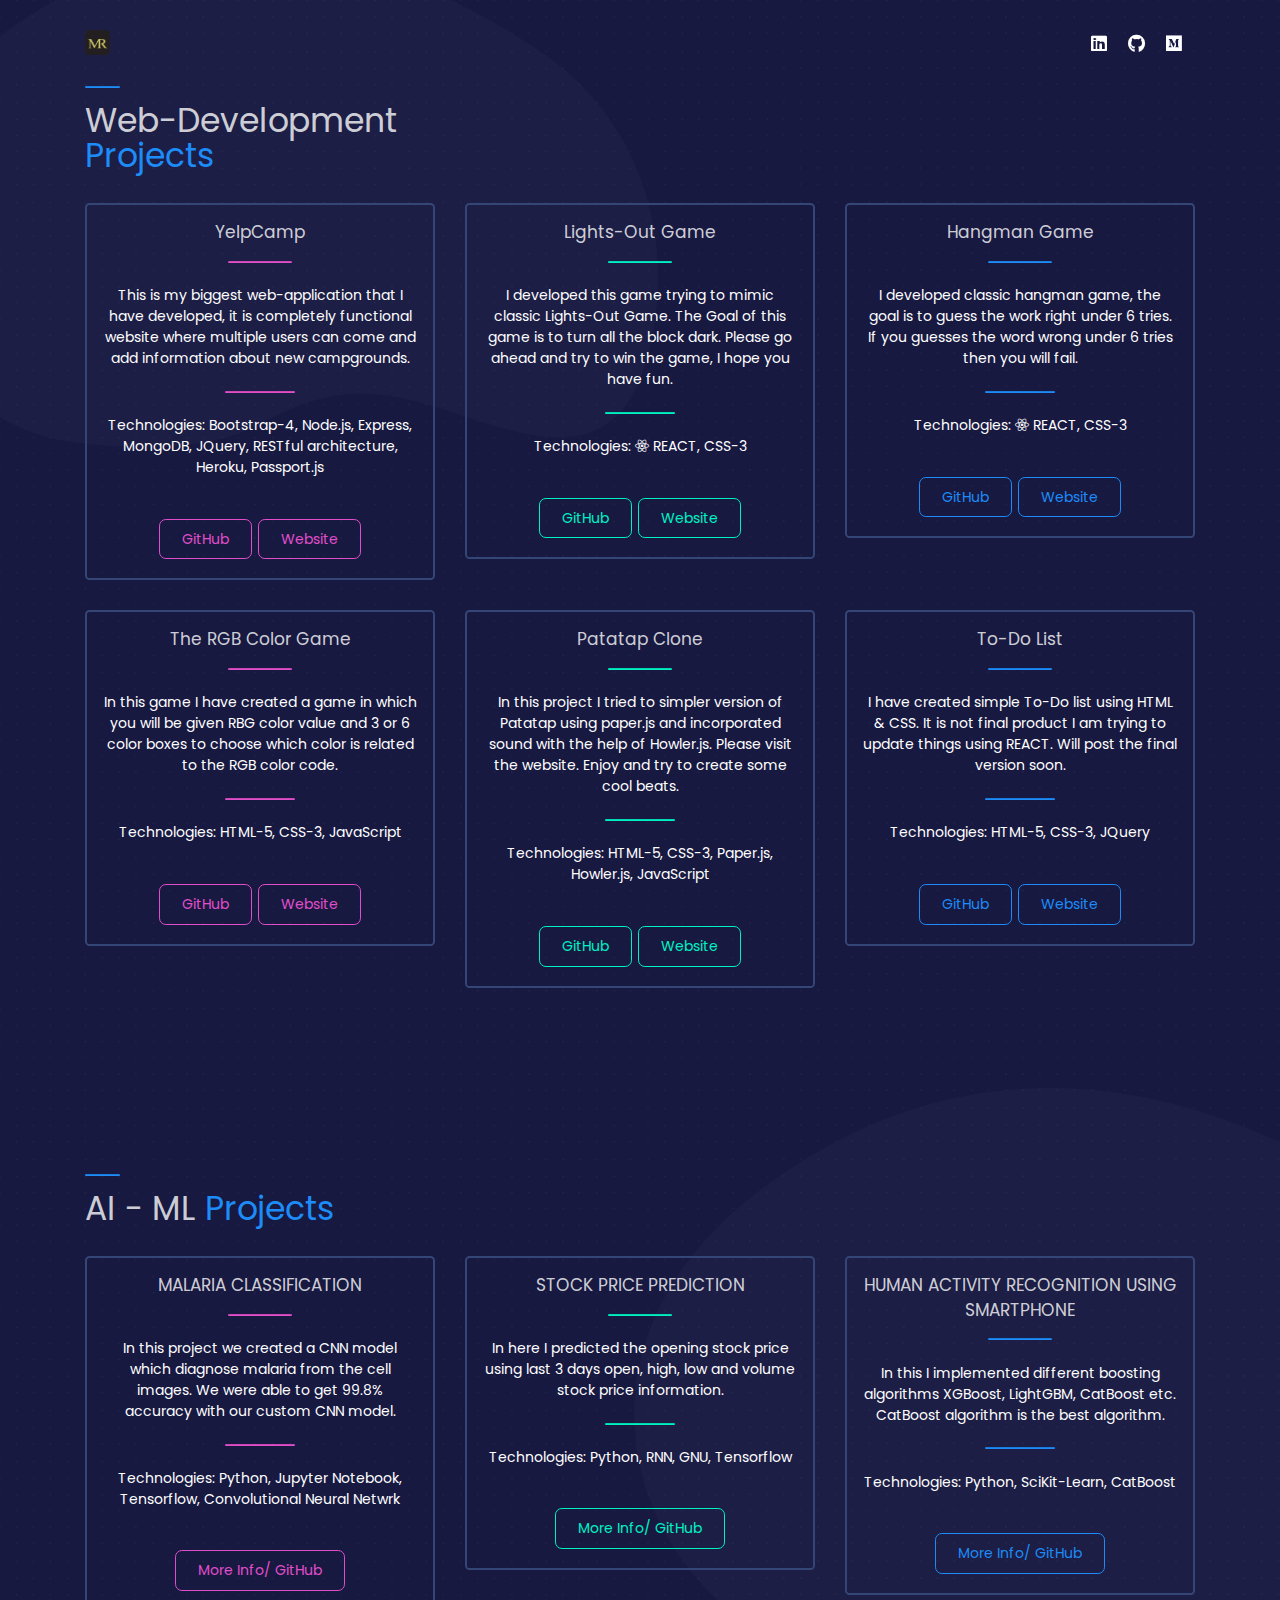
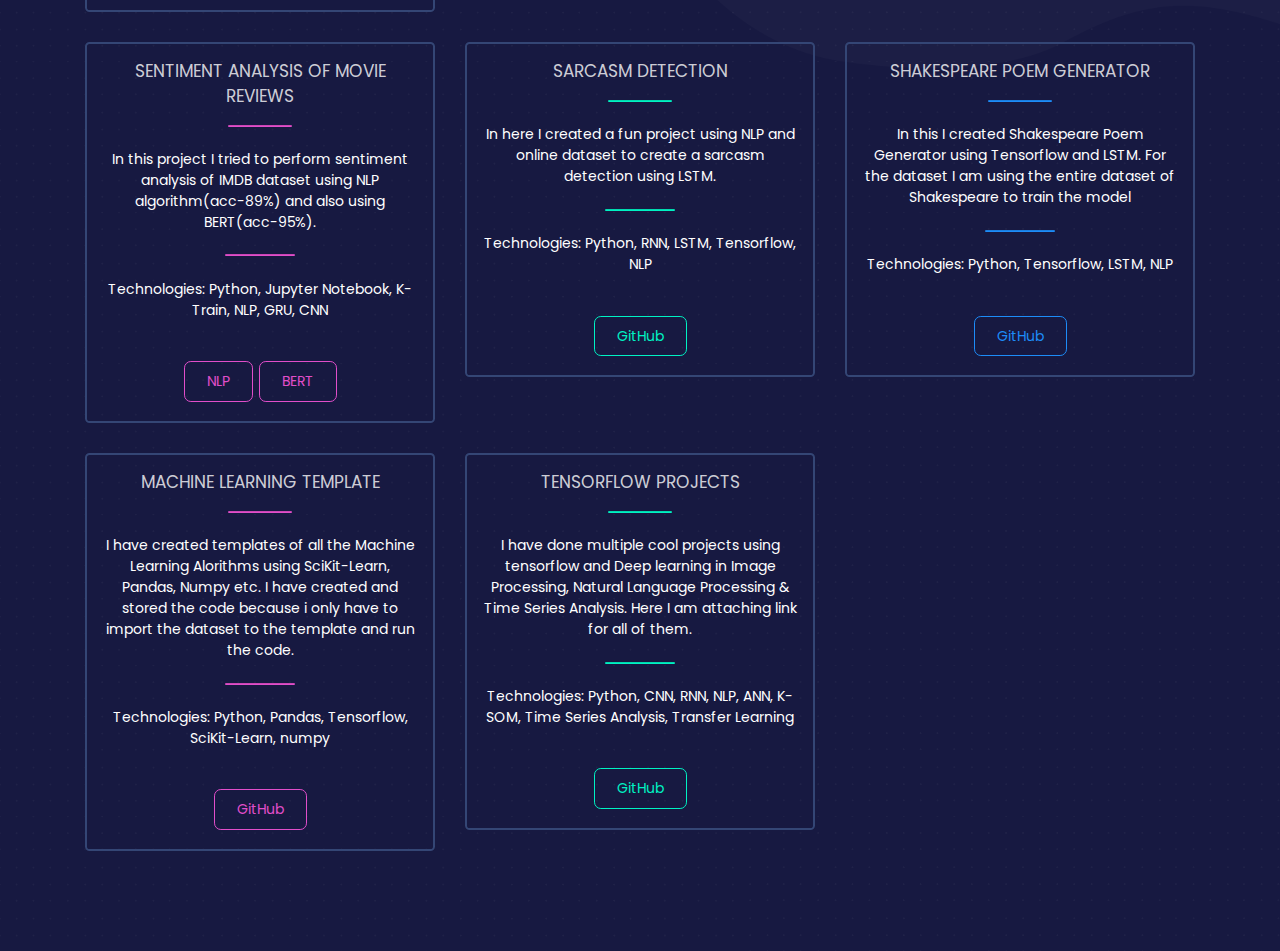
==== pages/landing-page.html @ 4ff9d47f "Add files via upload" ====
<!DOCTYPE html>
<html lang="en">

<head>
  <meta charset="utf-8" />
  <meta name="viewport" content="width=device-width, initial-scale=1, shrink-to-fit=no">
  <link rel="apple-touch-icon" sizes="76x76" href="../assets/img/apple-icon.png">
  <link rel="icon" type="image/png" href="../assets/img/MR_gold.jpg">
  <title>
    Meet Raval
  </title>
  <!--     Fonts and icons     -->
  <link href="https://fonts.googleapis.com/css?family=Poppins:200,300,400,600,700,800" rel="stylesheet" />
  <link href="https://use.fontawesome.com/releases/v5.0.6/css/all.css" rel="stylesheet">
  <!-- Nucleo Icons -->
  <link href="../assets/css/nucleo-icons.css" rel="stylesheet" />
  <!-- CSS Files -->
  <link href="../assets/css/blk-design-system.css?v=1.0.0" rel="stylesheet" />
  <!-- CSS Just for demo purpose, don't include it in your project -->
  <link href="../assets/demo/demo.css" rel="stylesheet" />
</head>

<body class="landing-page">
  <!-- Navbar -->
  <nav class="navbar navbar-expand-lg fixed-top navbar-transparent " color-on-scroll="100">
    <div class="container">
      <div class="navbar-translate">
        <a class="navbar-brand" href="../index.html" data-placement="bottom">
          <span> <img src="../assets/img/MR_gold.jpg" alt="logo" width="25px" height="25px">
          </span>
        </a>
        <button class="navbar-toggler navbar-toggler" type="button" data-toggle="collapse" data-target="#navigation"
          aria-controls="navigation-index" aria-expanded="false" aria-label="Toggle navigation">
          <span class="navbar-toggler-bar bar1"></span>
          <span class="navbar-toggler-bar bar2"></span>
          <span class="navbar-toggler-bar bar3"></span>
        </button>
      </div>
      <div class="collapse navbar-collapse justify-content-end" id="navigation">
        <div class="navbar-collapse-header">
          <div class="row">
            <div class="col-6 collapse-brand">
              <a>
                Meet Raval
              </a>
            </div>
            <div class="col-6 collapse-close text-right">
              <button type="button" class="navbar-toggler" data-toggle="collapse" data-target="#navigation"
                aria-controls="navigation-index" aria-expanded="false" aria-label="Toggle navigation">
                <i class="tim-icons icon-simple-remove"></i>
              </button>
            </div>
          </div>
        </div>
        <ul class="navbar-nav">
          <li class="nav-item p-0">
            <a class="nav-link" rel="tooltip" title="Follow me on Linkedin" data-placement="bottom"
              href="https://www.linkedin.com/in/meet-raval/" target="_blank">
              <i class="fab fa-linkedin"></i>
              <p class="d-lg-none d-xl-none">Linkedin</p>
            </a>
          </li>
          <li class="nav-item p-0">
            <a class="nav-link" rel="tooltip" title="See my projects on GitHub" data-placement="bottom"
              href="https://github.com/OriginalMeet" target="_blank">
              <i class="fab fa-github"></i>
              <p class="d-lg-none d-xl-none">Github</p>
            </a>
          </li>
          <li class="nav-item p-0">
            <a class="nav-link" rel="tooltip" title="Follow me" data-placement="bottom" href="https://medium.com/@MeetR"
              target="_blank">
              <i class="fab fa-medium"></i>
              <p class="d-lg-none d-xl-none">Medium</p>
            </a>
          </li>
          </li>
        </ul>
      </div>
    </div>
  </nav>
  <!-- End Navbar -->

  <div class="wrapper">
    <section class="section">
      <img src="../assets/img/path3.png" class="path">
      <div class="container">
        <div class="row">
          <div class="col-md-4">
            <hr class="line-info">
            <h1>Web-Development
              <span class="text-info">Projects</span>
            </h1>
          </div>
        </div>
        <div class="row">
          <div class="col-md-4">
            <div class="card card-coin card-plain">
              <div class="card-body">
                <div class="row">
                  <div class="col-md-12 text-center">
                    <h4 class="text">YelpCamp</h4>
                    <!-- <span>Plan</span> -->
                    <hr class="line-primary">
                  </div>
                </div>
                <div class="row">
                  <ul class="list-group">
                    <li class="list-group-item">This is my biggest web-application that I have developed, it is
                      completely functional website where multiple users can come and add information about new
                      campgrounds. </li>
                    <hr class="line-primary">
                    <li class="list-group-item">Technologies:
                      Bootstrap-4,
                      Node.js,
                      Express, MongoDB, JQuery, RESTful architecture, Heroku, Passport.js</li>
                  </ul>
                </div>
              </div>
              <div class="card-footer text-center">
                <a class="btn btn-primary btn-simple" target="_blank"
                  href="https://github.com/OriginalMeet/YelpCamp">GitHub</a>
                <a class="btn btn-primary btn-simple" target="_blank"
                  href="https://yelp-camp-meet-raval.herokuapp.com/">Website</a>
              </div>
            </div>
          </div>
          <div class="col-md-4">
            <div class="card card-coin card-plain">
              <div class="card-body">
                <div class="row">
                  <div class="col-md-12 text-center">
                    <h4 class="text">Lights-Out Game</h4>
                    <hr class="line-success">
                  </div>
                </div>
                <div class="row">
                  <ul class="list-group">
                    <li class="list-group-item"> I developed this game trying to mimic classic
                      Lights-Out Game. The Goal of this game is to turn all the block dark. Please go ahead and try to
                      win the game, I hope you have fun. </li>
                    <hr class="line-success">

                    <li class="list-group-item">Technologies: <i class="fab fa-react"></i> REACT, CSS-3</li>
                  </ul>
                </div>
              </div>
              <div class="card-footer text-center">
                <a class="btn btn-success btn-simple" target="_blank"
                  href="https://github.com/OriginalMeet/LightsOutGame">GitHub</a>
                <a class="btn btn-success btn-simple" target="_blank"
                  href="https://originalmeet.github.io/LightsOutGame/">Website</a>
              </div>
            </div>
          </div>
          <div class="col-md-4">
            <div class="card card-coin card-plain">
              <div class="card-body">
                <div class="row">
                  <div class="col-md-12 text-center">
                    <h4 class="text">Hangman Game</h4>
                    <hr class="line-info">
                  </div>
                </div>
                <div class="row">
                  <ul class="list-group">
                    <li class="list-group-item">I developed classic hangman game, the goal is to guess the work right
                      under 6 tries. If you guesses the word wrong under 6 tries then you will fail.</li>
                    <hr class="line-info">

                    <li class="list-group-item">Technologies: <i class="fab fa-react"></i> REACT, CSS-3
                    </li>
                  </ul>
                </div>
              </div>
              <div class="card-footer text-center">
                <a class="btn btn-info btn-simple" target="_blank"
                  href="https://github.com/OriginalMeet/hangman">GitHub</a>
                <a class="btn btn-info btn-simple" target="_blank"
                  href="https://originalmeet.github.io/hangman/">Website</a>
              </div>
            </div>
          </div>
        </div>
        <div class="row">
          <div class="col-md-4">
            <div class="card card-coin card-plain">
              <div class="card-body">
                <div class="row">
                  <div class="col-md-12 text-center">
                    <h4 class="text">The RGB Color Game</h4>
                    <hr class="line-primary">
                  </div>
                </div>
                <div class="row">
                  <ul class="list-group">
                    <li class="list-group-item">In this game I have created a game in which you will be given RBG color
                      value and 3 or 6 color boxes to choose which color is related to the RGB color code.</li>
                    <hr class="line-primary">
                    <li class="list-group-item">Technologies: HTML-5, CSS-3, JavaScript</li>
                  </ul>
                </div>
              </div>
              <div class="card-footer text-center">
                <a class="btn btn-primary btn-simple" target="_blank"
                  href="https://github.com/OriginalMeet/ColorGame">GitHub</a>
                <a class="btn btn-primary btn-simple" target="_blank"
                  href="https://originalmeet.github.io/ColorGame/">Website</a>
              </div>
            </div>
          </div>
          <div class="col-md-4">
            <div class="card card-coin card-plain">
              <div class="card-body">
                <div class="row">
                  <div class="col-md-12 text-center">
                    <h4 class="text">Patatap Clone</h4>
                    <hr class="line-success">
                  </div>
                </div>
                <div class="row">
                  <ul class="list-group">
                    <li class="list-group-item">In this project I tried to simpler version of Patatap using paper.js and
                      incorporated sound with the help of Howler.js. Please visit the website. Enjoy and try to create
                      some cool beats.</li>
                    <hr class="line-success">
                    <li class="list-group-item">Technologies: HTML-5, CSS-3, Paper.js, Howler.js, JavaScript</li>
                  </ul>
                </div>
              </div>
              <div class="card-footer text-center">
                <a class="btn btn-success btn-simple" target="_blank"
                  href="https://github.com/OriginalMeet/PataTapProject">GitHub</a>
                <a class="btn btn-success btn-simple" target="_blank"
                  href="https://originalmeet.github.io/PataTapProject/">Website</a>
              </div>
            </div>
          </div>
          <div class="col-md-4">
            <div class="card card-coin card-plain">
              <div class="card-body">
                <div class="row">
                  <div class="col-md-12 text-center">
                    <h4 class="text">To-Do List</h4>
                    <hr class="line-info">
                  </div>
                </div>
                <div class="row">
                  <ul class="list-group">
                    <li class="list-group-item">I have created simple To-Do list using HTML & CSS. It is not final
                      product I am trying to update things using REACT. Will post the final version soon.</li>
                    <hr class="line-info">
                    <li class="list-group-item">Technologies: HTML-5, CSS-3, JQuery</li>
                  </ul>
                </div>
              </div>
              <div class="card-footer text-center">
                <a class="btn btn-info btn-simple" target="_blank"
                  href="https://github.com/OriginalMeet/TODOlist">GitHub</a>
                <a class="btn btn-info btn-simple" target="_blank"
                  href="https://originalmeet.github.io/TODOlist/">Website</a>
              </div>
            </div>
          </div>
        </div>
      </div>
    </section>


    <section class="section">
      <img src="../assets/img/path3.png" class="path">
      <div class="container">
        <div class="row">
          <div class="col-md-4">
            <hr class="line-info">
            <h1>AI - ML
              <span class="text-info">Projects</span>
            </h1>
          </div>
        </div>
        <div class="row">
          <div class="col-md-4">
            <div class="card card-coin card-plain">
              <div class="card-body">
                <div class="row">
                  <div class="col-md-12 text-center">
                    <h4 class="text-uppercase">Malaria Classification</h4>
                    <hr class="line-primary">
                  </div>
                </div>
                <div class="row">
                  <ul class="list-group">
                    <li class="list-group-item">In this project we created a CNN model which diagnose malaria from the
                      cell images. We were able to get 99.8% accuracy with
                      our custom CNN model.</li>
                    <hr class="line-primary">
                    <li class="list-group-item">Technologies: Python, Jupyter Notebook, Tensorflow, Convolutional Neural
                      Netwrk</li>
                  </ul>
                </div>
              </div>
              <div class="card-footer text-center">
                <a class="btn btn-primary btn-simple" target="_blank"
                  href="https://github.com/OriginalMeet/malaria_cell_classification">More Info/ GitHub</a>
              </div>
            </div>
          </div>
          <div class="col-md-4">
            <div class="card card-coin card-plain">

              <div class="card-body">
                <div class="row">
                  <div class="col-md-12 text-center">
                    <h4 class="text-uppercase">Stock Price Prediction</h4>
                    <hr class="line-success">
                  </div>
                </div>
                <div class="row">
                  <ul class="list-group">
                    <li class="list-group-item">In here I predicted the opening stock price using last 3 days open,
                      high, low and volume stock price information.</li>
                    <hr class="line-success">
                    <li class="list-group-item">Technologies: Python, RNN, GNU, Tensorflow</li>
                  </ul>
                </div>
              </div>
              <div class="card-footer text-center">
                <a class="btn btn-success btn-simple" target="_blank"
                  href="https://github.com/OriginalMeet/Stock-Price-Prediction/blob/master/README.md">More Info/
                  GitHub</a>
              </div>
            </div>
          </div>
          <div class="col-md-4">
            <div class="card card-coin card-plain">
              <div class="card-body">
                <div class="row">
                  <div class="col-md-12 text-center">
                    <h4 class="text-uppercase">Human Activity Recognition Using Smartphone</h4>
                    <hr class="line-info">
                  </div>
                </div>
                <div class="row">
                  <ul class="list-group">
                    <li class="list-group-item">In this I implemented different boosting algorithms XGBoost, LightGBM,
                      CatBoost etc. CatBoost algorithm is the best algorithm.</li>
                    <hr class="line-info">
                    <li class="list-group-item">Technologies: Python, SciKit-Learn, CatBoost</li>
                  </ul>
                </div>
              </div>
              <div class="card-footer text-center">
                <a class="btn btn-info btn-simple" target="_blank"
                  href="https://github.com/OriginalMeet/Human_Activity_Recognition_Using_smartphone">More Info/
                  GitHub</a>
              </div>
            </div>
          </div>
        </div>




        <div class="row">
          <div class="col-md-4">
            <div class="card card-coin card-plain">
              <div class="card-body">
                <div class="row">
                  <div class="col-md-12 text-center">
                    <h4 class="text-uppercase">Sentiment Analysis of Movie Reviews</h4>
                    <hr class="line-primary">
                  </div>
                </div>
                <div class="row">
                  <ul class="list-group">
                    <li class="list-group-item">In this project I tried to perform sentiment analysis of IMDB dataset
                      using NLP algorithm(acc-89%) and also using BERT(acc-95%).</li>
                    <hr class="line-primary">
                    <li class="list-group-item">Technologies: Python, Jupyter Notebook, K-Train, NLP, GRU, CNN</li>
                  </ul>
                </div>
              </div>
              <div class="card-footer text-center">
                <a class="btn btn-primary btn-simple" target="_blank"
                  href="https://github.com/OriginalMeet/Sentiment-Analysis-IMDB">NLP</a>
                <a class="btn btn-primary btn-simple" target="_blank"
                  href="https://github.com/OriginalMeet/Tensorflow_Projects/tree/master/Natural_Language_Processing/Sentiment%20Analysis%20with%20BERT%20algorithm">BERT</a>
              </div>
            </div>
          </div>
          <div class="col-md-4">
            <div class="card card-coin card-plain">

              <div class="card-body">
                <div class="row">
                  <div class="col-md-12 text-center">
                    <h4 class="text-uppercase">Sarcasm Detection</h4>
                    <hr class="line-success">
                  </div>
                </div>
                <div class="row">
                  <ul class="list-group">
                    <li class="list-group-item">In here I created a fun project using NLP and online dataset to create a
                      sarcasm detection using LSTM.</li>
                    <hr class="line-success">
                    <li class="list-group-item">Technologies: Python, RNN, LSTM, Tensorflow, NLP</li>
                  </ul>
                </div>
              </div>
              <div class="card-footer text-center">
                <a class="btn btn-success btn-simple" target="_blank"
                  href="https://github.com/OriginalMeet/Tensorflow_Projects/blob/master/Natural_Language_Processing/Sarcasm%20detector%20with%20LSTM.ipynb">GitHub</a>
              </div>
            </div>
          </div>
          <div class="col-md-4">
            <div class="card card-coin card-plain">
              <div class="card-body">
                <div class="row">
                  <div class="col-md-12 text-center">
                    <h4 class="text-uppercase">Shakespeare Poem Generator</h4>
                    <hr class="line-info">
                  </div>
                </div>
                <div class="row">
                  <ul class="list-group">
                    <li class="list-group-item">In this I created Shakespeare Poem Generator using Tensorflow and LSTM.
                      For the dataset I am using the entire dataset of Shakespeare to train the model</li>
                    <hr class="line-info">
                    <li class="list-group-item">Technologies: Python, Tensorflow, LSTM, NLP</li>
                  </ul>
                </div>
              </div>
              <div class="card-footer text-center">
                <a class="btn btn-info btn-simple" target="_blank"
                  href="https://github.com/OriginalMeet/Tensorflow_Projects/blob/master/Natural_Language_Processing/NLP_code_to_create_Shakespeare.ipynb">GitHub</a>
              </div>
            </div>
          </div>
        </div>





        <div class="row">
          <div class="col-md-4">
            <div class="card card-coin card-plain">
              <div class="card-body">
                <div class="row">
                  <div class="col-md-12 text-center">
                    <h4 class="text-uppercase">Machine Learning Template</h4>
                    <hr class="line-primary">
                  </div>
                </div>
                <div class="row">
                  <ul class="list-group">
                    <li class="list-group-item">I have created templates of all the Machine Learning Alorithms using
                      SciKit-Learn, Pandas, Numpy etc. I have created and stored the code because i only have to import
                      the
                      dataset to the template and run the code.</li>
                    <hr class="line-primary">
                    <li class="list-group-item">Technologies: Python, Pandas, Tensorflow, SciKit-Learn, numpy</li>
                  </ul>
                </div>
              </div>
              <div class="card-footer text-center">
                <a class="btn btn-primary btn-simple" target="_blank"
                  href="https://github.com/OriginalMeet/All_Machine_Learning_python">GitHub</a>
              </div>
            </div>
          </div>
          <div class="col-md-4">
            <div class="card card-coin card-plain">

              <div class="card-body">
                <div class="row">
                  <div class="col-md-12 text-center">
                    <h4 class="text-uppercase">Tensorflow Projects</h4>
                    <hr class="line-success">
                  </div>
                </div>
                <div class="row">
                  <ul class="list-group">
                    <li class="list-group-item">I have done multiple cool projects using tensorflow and Deep learning in
                      Image Processing, Natural Language Processing & Time Series Analysis.
                      Here I am attaching link for all of them.</li>
                    <hr class="line-success">
                    <li class="list-group-item">Technologies: Python, CNN, RNN, NLP, ANN, K-SOM, Time Series Analysis,
                      Transfer Learning
                    </li>
                  </ul>
                </div>
              </div>
              <div class="card-footer text-center">
                <a class="btn btn-success btn-simple" target="_blank"
                  href="https://github.com/OriginalMeet/Tensorflow_Projects">GitHub</a>
              </div>
            </div>
          </div>

        </div>
      </div>
    </section>
  </div>
  <!--   Core JS Files   -->
  <script src="../assets/js/core/jquery.min.js" type="text/javascript"></script>
  <script src="../assets/js/core/popper.min.js" type="text/javascript"></script>
  <script src="../assets/js/core/bootstrap.min.js" type="text/javascript"></script>
  <script src="../assets/js/plugins/perfect-scrollbar.jquery.min.js"></script>
  <!--  Plugin for Switches, full documentation here: http://www.jque.re/plugins/version3/bootstrap.switch/ -->
  <script src="../assets/js/plugins/bootstrap-switch.js"></script>
  <!--  Plugin for the Sliders, full documentation here: http://refreshless.com/nouislider/ -->
  <script src="../assets/js/plugins/nouislider.min.js" type="text/javascript"></script>
  <!-- Chart JS -->
  <script src="../assets/js/plugins/chartjs.min.js"></script>
  <!--  Plugin for the DatePicker, full documentation here: https://github.com/uxsolutions/bootstrap-datepicker -->
  <script src="../assets/js/plugins/moment.min.js"></script>
  <script src="../assets/js/plugins/bootstrap-datetimepicker.js" type="text/javascript"></script>
  <!-- Black Dashboard DEMO methods, don't include it in your project! -->
  <script src="../assets/demo/demo.js"></script>
  <!-- Control Center for Black UI Kit: parallax effects, scripts for the example pages etc -->
  <script src="../assets/js/blk-design-system.min.js?v=1.0.0" type="text/javascript"></script>
  <script>
    $(document).ready(function () {
      // Javascript method's body can be found in assets/assets-for-demo/js/demo.js
      demo.initLandingPageChart();
    });
  </script>
</body>

</html>
---- assets/css/nucleo-icons.css ----
/* --------------------------------

Nucleo Outline Web Font - nucleoapp.com/
License - nucleoapp.com/license/
Created using IcoMoon - icomoon.io

-------------------------------- */

@font-face {
  font-family: 'Nucleo';
  src: url('../fonts/nucleo.eot');
  src: url('../fonts/nucleo.eot') format('embedded-opentype'), url('../fonts/nucleo.woff2') format('woff2'), url('../fonts/nucleo.woff') format('woff'), url('../fonts/nucleo.ttf') format('truetype'), url('../fonts/nucleo.svg') format('svg');
  font-weight: normal;
  font-style: normal;
}

/*------------------------
	base class definition
-------------------------*/

.tim-icons {
  display: inline-block;
  font: normal normal normal 1em/1 'Nucleo';
  vertical-align: middle;
  speak: none;
  text-transform: none;
  /* Better Font Rendering */
  -webkit-font-smoothing: antialiased;
  -moz-osx-font-smoothing: grayscale;
}

.font-icon-detail {
  text-align: center;
  padding: 45px 0 30px;
  border: 1px solid #e44cc4;
  border-radius: .1875rem;
  margin: 15px 0;
  min-height: 168px;
}

.font-icon-detail i {
  color: #FFFFFF;
  font-size: 1.5em;
}

.font-icon-detail p {
  color: #e44cc4 !important;
  margin-top: 30px;
  padding: 0 10px;
  font-size: .7142em;
}

/*------------------------
  change icon size
-------------------------*/

.tim-icons-sm {
  font-size: 0.8em;
}

.tim-icons-lg {
  font-size: 1.2em;
}

/* absolute units */

.tim-icons-16 {
  font-size: 16px;
}

.tim-icons-32 {
  font-size: 32px;
}

/*----------------------------------
  add a square/circle background
-----------------------------------*/

.tim-icons-bg-square,
.tim-icons-bg-circle {
  padding: 0.35em;
}

.tim-icons-bg-circle {
  border-radius: 50%;
}

/*------------------------
  list icons
-------------------------*/

/*------------------------
  spinning icons
-------------------------*/

.tim-icons-is-spinning {
  -webkit-animation: tim-icons-spin 2s infinite linear;
  -moz-animation: tim-icons-spin 2s infinite linear;
  animation: tim-icons-spin 2s infinite linear;
}

@-webkit-keyframes tim-icons-spin {
  0% {
    -webkit-transform: rotate(0deg);
  }
  100% {
    -webkit-transform: rotate(360deg);
  }
}

@-moz-keyframes tim-icons-spin {
  0% {
    -moz-transform: rotate(0deg);
  }
  100% {
    -moz-transform: rotate(360deg);
  }
}

@keyframes tim-icons-spin {
  0% {
    -webkit-transform: rotate(0deg);
    -moz-transform: rotate(0deg);
    -ms-transform: rotate(0deg);
    -o-transform: rotate(0deg);
    transform: rotate(0deg);
  }
  100% {
    -webkit-transform: rotate(360deg);
    -moz-transform: rotate(360deg);
    -ms-transform: rotate(360deg);
    -o-transform: rotate(360deg);
    transform: rotate(360deg);
  }
}

/*------------------------
  rotated/flipped icons
-------------------------*/

/*------------------------
	icons
-------------------------*/

.icon-alert-circle-exc::before {
  content: "\ea02";
}

.icon-align-center::before {
  content: "\ea03";
}

.icon-align-left-2::before {
  content: "\ea04";
}

.icon-app::before {
  content: "\ea05";
}

.icon-atom::before {
  content: "\ea06";
}

.icon-attach-87::before {
  content: "\ea07";
}

.icon-badge::before {
  content: "\ea08";
}

.icon-bag-16::before {
  content: "\ea09";
}

.icon-bank::before {
  content: "\ea0a";
}

.icon-basket-simple::before {
  content: "\ea0b";
}

.icon-bell-55::before {
  content: "\ea0c";
}

.icon-bold::before {
  content: "\ea0d";
}

.icon-book-bookmark::before {
  content: "\ea0e";
}

.icon-bulb-63::before {
  content: "\ea0f";
}

.icon-bullet-list-67::before {
  content: "\ea10";
}

.icon-bus-front-12::before {
  content: "\ea11";
}

.icon-button-pause::before {
  content: "\ea12";
}

.icon-button-power::before {
  content: "\ea13";
}

.icon-calendar-60::before {
  content: "\ea14";
}

.icon-camera-18::before {
  content: "\ea15";
}

.icon-caps-small::before {
  content: "\ea16";
}

.icon-cart::before {
  content: "\ea17";
}

.icon-chart-bar-32::before {
  content: "\ea18";
}

.icon-chart-pie-36::before {
  content: "\ea19";
}

.icon-chat-33::before {
  content: "\ea1a";
}

.icon-check-2::before {
  content: "\ea1b";
}

.icon-cloud-download-93::before {
  content: "\ea1c";
}

.icon-cloud-upload-94::before {
  content: "\ea1d";
}

.icon-coins::before {
  content: "\ea1e";
}

.icon-compass-05::before {
  content: "\ea1f";
}

.icon-controller::before {
  content: "\ea20";
}

.icon-credit-card::before {
  content: "\ea21";
}

.icon-delivery-fast::before {
  content: "\ea22";
}

.icon-double-left::before {
  content: "\ea23";
}

.icon-double-right::before {
  content: "\ea24";
}

.icon-email-85::before {
  content: "\ea25";
}

.icon-gift-2::before {
  content: "\ea26";
}

.icon-globe-2::before {
  content: "\ea27";
}

.icon-headphones::before {
  content: "\ea28";
}

.icon-heart-2::before {
  content: "\ea29";
}

.icon-html5::before {
  content: "\ea2a";
}

.icon-image-02::before {
  content: "\ea2b";
}

.icon-istanbul::before {
  content: "\ea2c";
}

.icon-key-25::before {
  content: "\ea2d";
}

.icon-laptop::before {
  content: "\ea2e";
}

.icon-light-3::before {
  content: "\ea2f";
}

.icon-link-72::before {
  content: "\ea30";
}

.icon-lock-circle::before {
  content: "\ea31";
}

.icon-map-big::before {
  content: "\ea32";
}

.icon-minimal-down::before {
  content: "\ea33";
}

.icon-minimal-left::before {
  content: "\ea34";
}

.icon-minimal-right::before {
  content: "\ea35";
}

.icon-minimal-up::before {
  content: "\ea36";
}

.icon-mobile::before {
  content: "\ea37";
}

.icon-molecule-40::before {
  content: "\ea38";
}

.icon-money-coins::before {
  content: "\ea39";
}

.icon-notes::before {
  content: "\ea3a";
}

.icon-palette::before {
  content: "\ea3b";
}

.icon-paper::before {
  content: "\ea3c";
}

.icon-pencil::before {
  content: "\ea3d";
}

.icon-pin::before {
  content: "\ea3e";
}

.icon-planet::before {
  content: "\ea3f";
}

.icon-puzzle-10::before {
  content: "\ea40";
}

.icon-satisfied::before {
  content: "\ea41";
}

.icon-scissors::before {
  content: "\ea42";
}

.icon-send::before {
  content: "\ea43";
}

.icon-settings-gear-63::before {
  content: "\ea44";
}

.icon-settings::before {
  content: "\ea45";
}

.icon-simple-add::before {
  content: "\ea46";
}

.icon-simple-delete::before {
  content: "\ea47";
}

.icon-simple-remove::before {
  content: "\ea48";
}

.icon-single-02::before {
  content: "\ea49";
}

.icon-single-copy-04::before {
  content: "\ea4a";
}

.icon-sound-wave::before {
  content: "\ea4b";
}

.icon-spaceship::before {
  content: "\ea4c";
}

.icon-square-pin::before {
  content: "\ea4d";
}

.icon-support-17::before {
  content: "\ea4e";
}

.icon-tablet-2::before {
  content: "\ea4f";
}

.icon-tag::before {
  content: "\ea50";
}

.icon-tap-02::before {
  content: "\ea51";
}

.icon-tie-bow::before {
  content: "\ea52";
}

.icon-time-alarm::before {
  content: "\ea53";
}

.icon-trash-simple::before {
  content: "\ea54";
}

.icon-triangle-right-17::before {
  content: "\ea55";
}

.icon-trophy::before {
  content: "\ea56";
}

.icon-tv-2::before {
  content: "\ea57";
}

.icon-upload::before {
  content: "\ea58";
}

.icon-user-run::before {
  content: "\ea59";
}

.icon-vector::before {
  content: "\ea5a";
}

.icon-video-66::before {
  content: "\ea5b";
}

.icon-volume-98::before {
  content: "\ea5c";
}

.icon-wallet-43::before {
  content: "\ea5d";
}

.icon-watch-time::before {
  content: "\ea5e";
}

.icon-wifi::before {
  content: "\ea5f";
}

.icon-world::before {
  content: "\ea60";
}

.icon-zoom-split::before {
  content: "\ea61";
}

.icon-refresh-01::before {
  content: "\ea62";
}

.icon-refresh-02::before {
  content: "\ea63";
}

.icon-shape-star::before {
  content: "\ea64";
}

.icon-components::before {
  content: "\ea65";
}
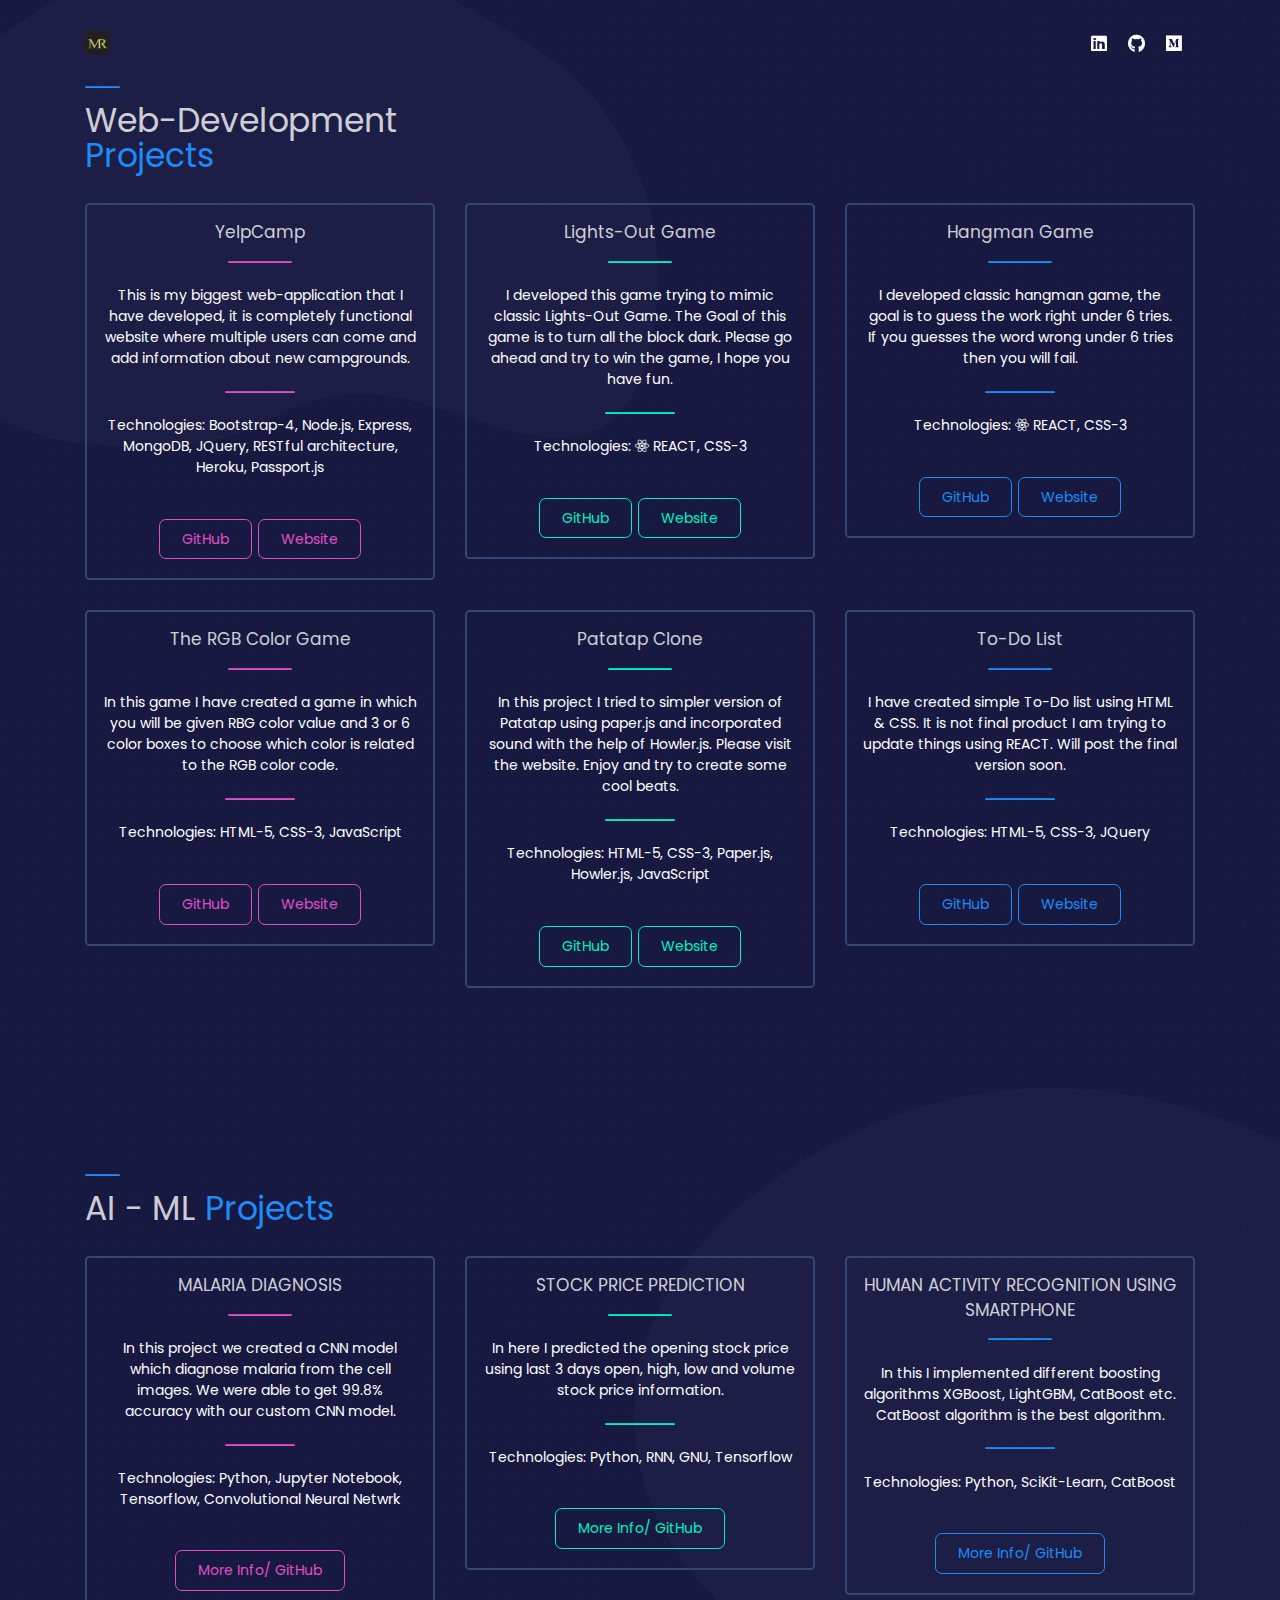
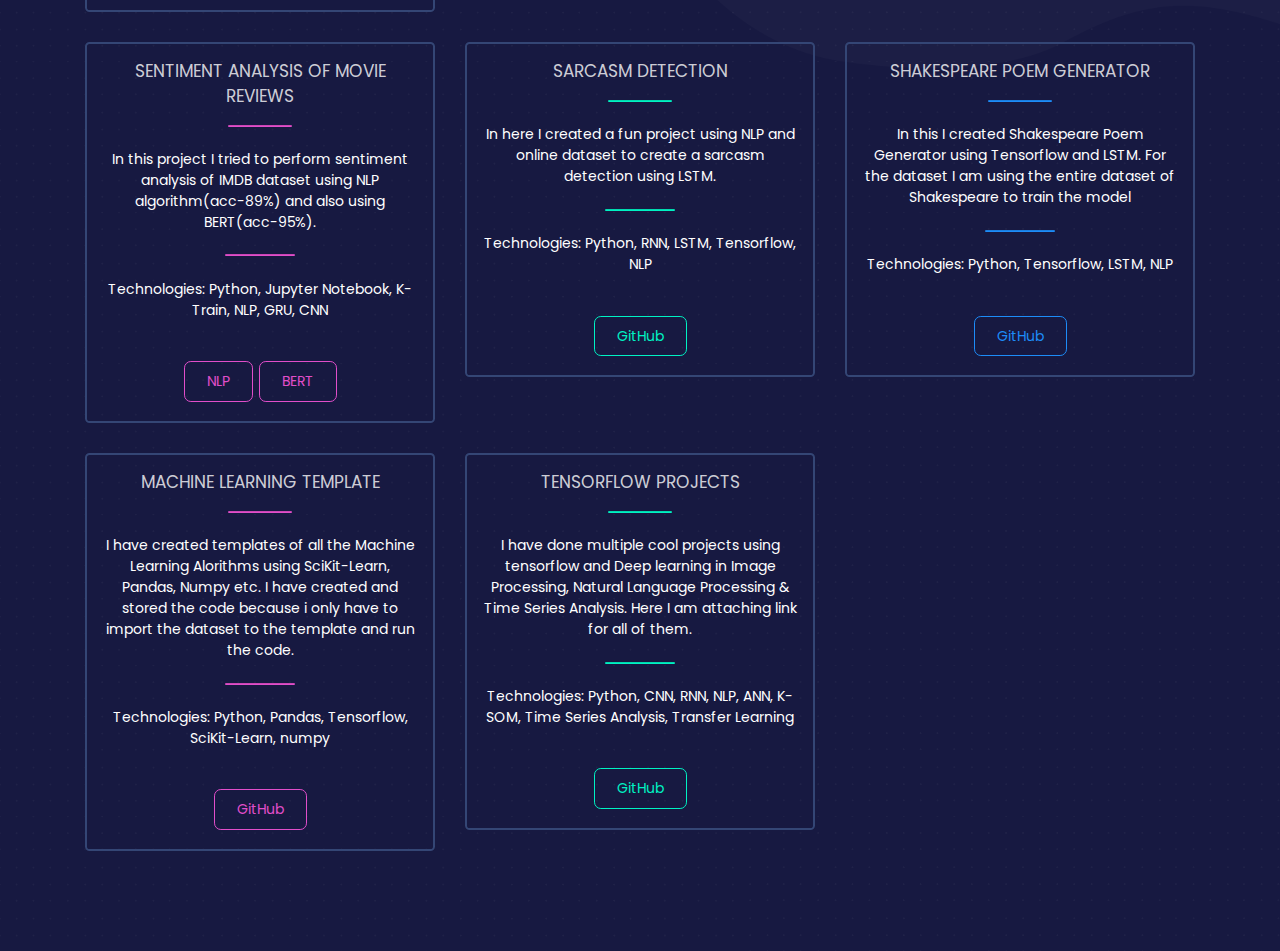
==== commit 7b9820bd: "Update landing-page.html" ====
--- a/pages/landing-page.html
+++ b/pages/landing-page.html
@@ -284,7 +284,7 @@
               <div class="card-body">
                 <div class="row">
                   <div class="col-md-12 text-center">
-                    <h4 class="text-uppercase">Malaria Classification</h4>
+                    <h4 class="text-uppercase">Malaria Diagnosis</h4>
                     <hr class="line-primary">
                   </div>
                 </div>
@@ -529,4 +529,4 @@
   </script>
 </body>
 
-</html>+</html>
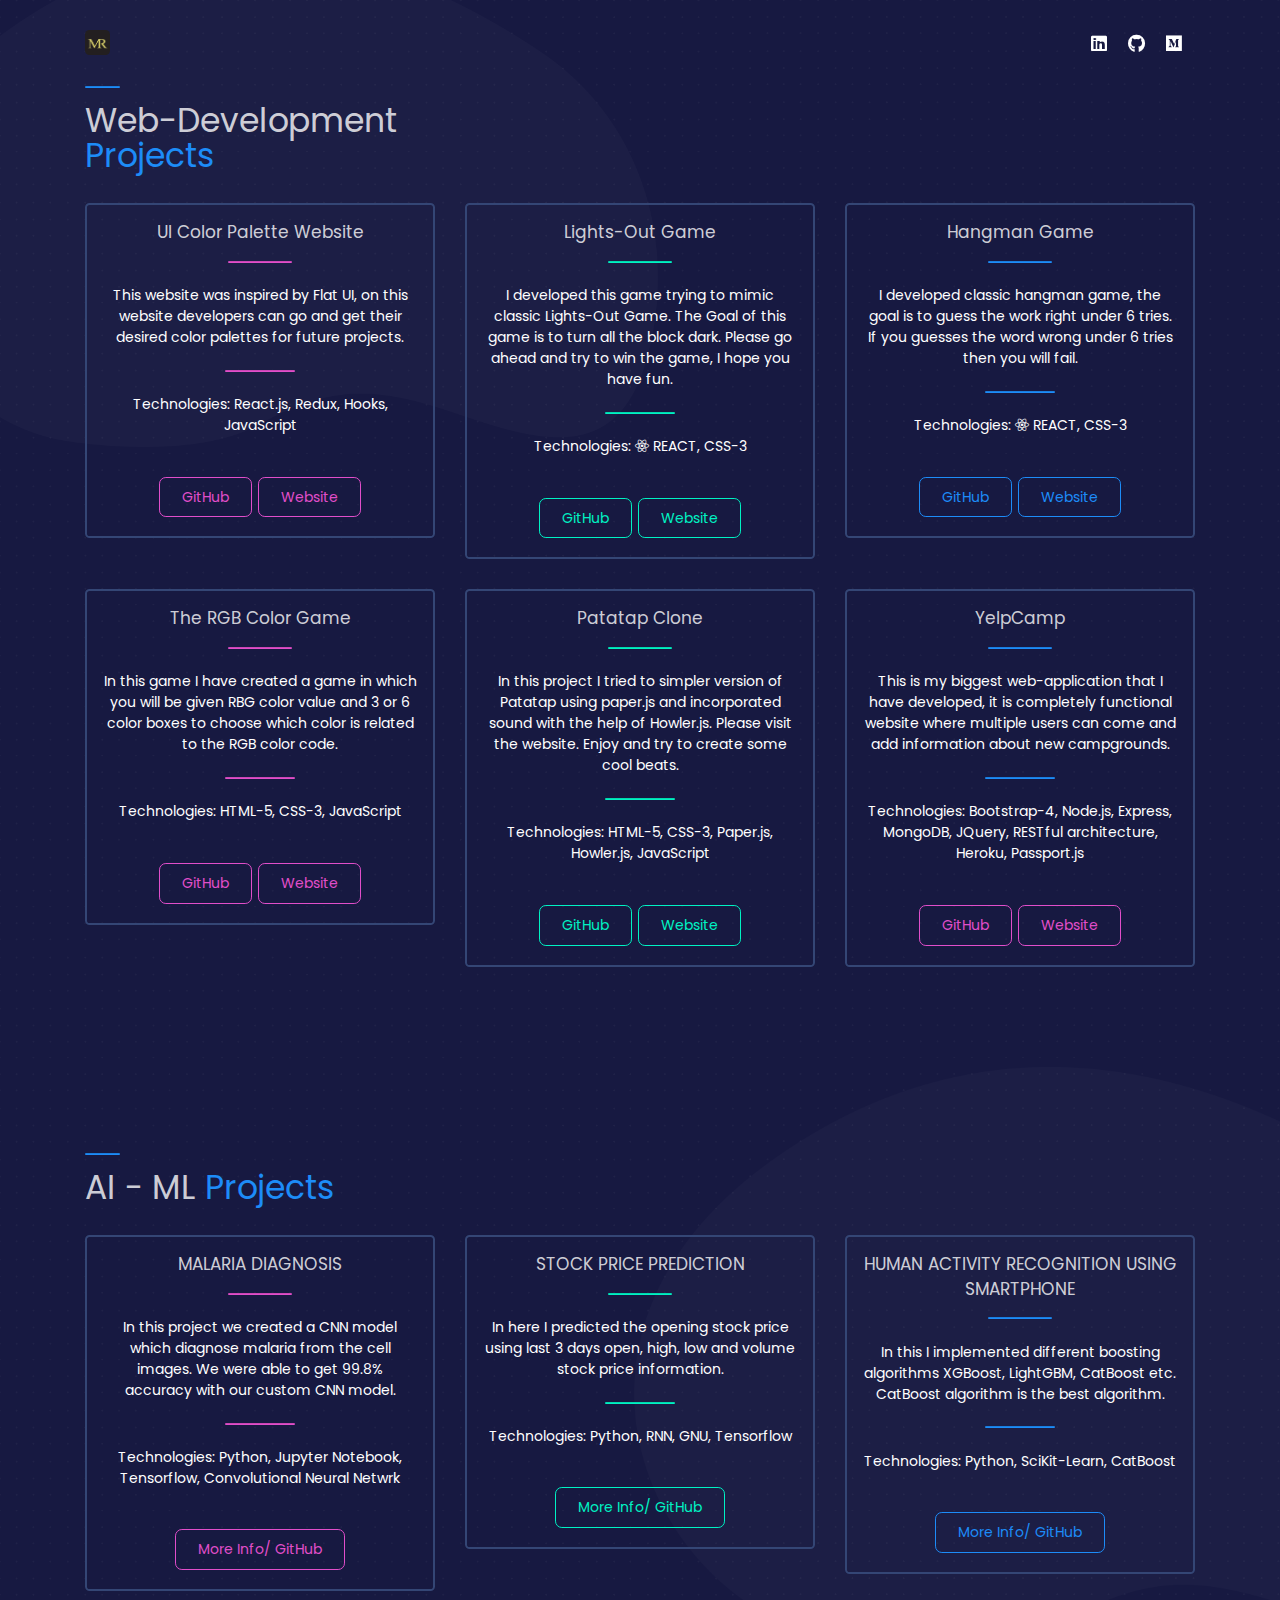
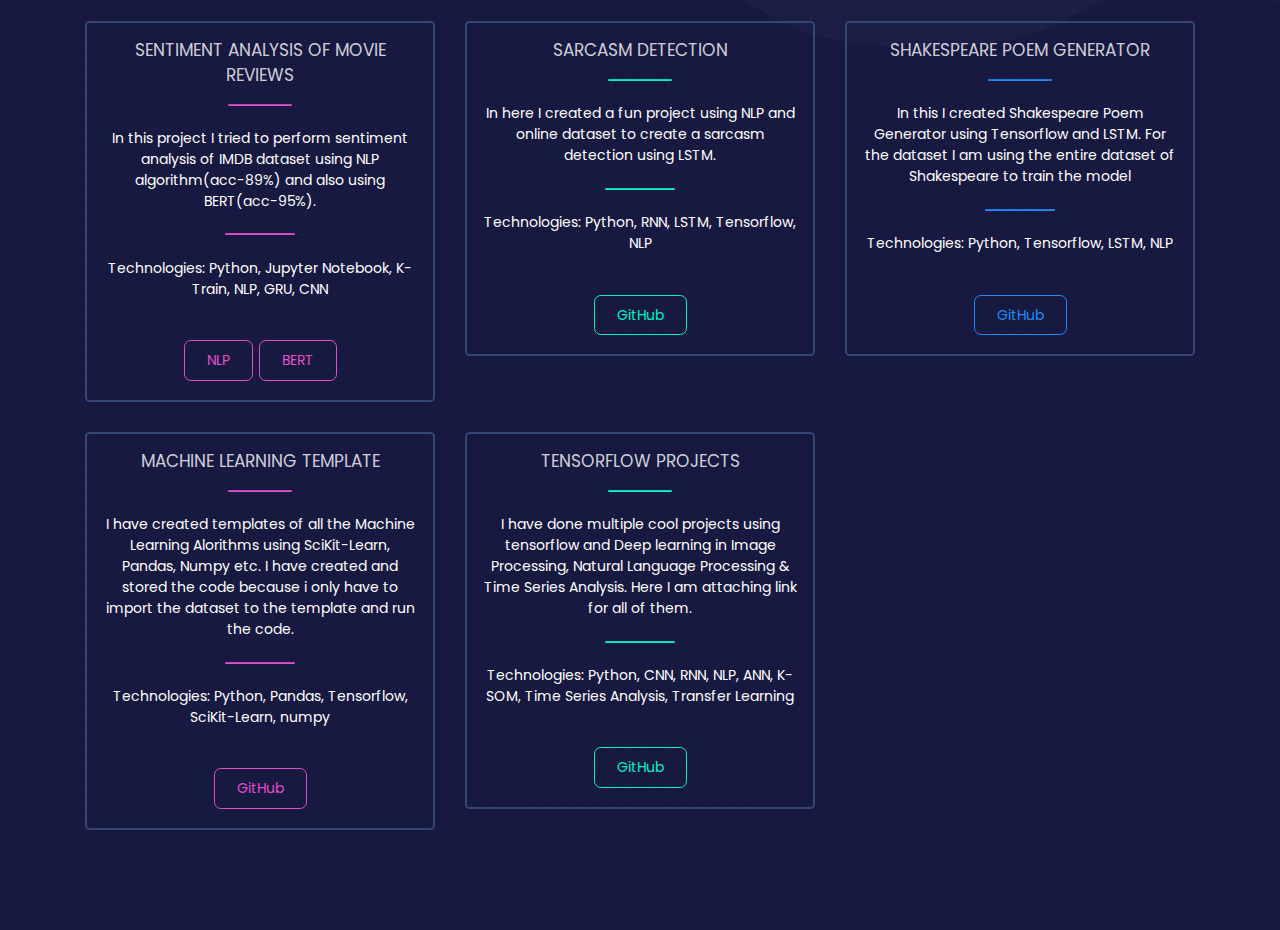
==== commit 7371d33d: "Add files via upload" ====
--- a/pages/landing-page.html
+++ b/pages/landing-page.html
@@ -99,17 +99,155 @@
               <div class="card-body">
                 <div class="row">
                   <div class="col-md-12 text-center">
+                    <h4 class="text">UI Color Palette Website</h4>
+                    <!-- <span>Plan</span> -->
+                    <hr class="line-primary">
+                  </div>
+                </div>
+                <div class="row">
+                  <ul class="list-group">
+                    <li class="list-group-item"> This website was inspired by Flat UI, on this website developers can go and get their desired color palettes for future projects. </li>
+                    <hr class="line-primary">
+                    <li class="list-group-item">Technologies:
+                      React.js, Redux, Hooks, JavaScript</li>
+                  </ul>
+                </div>
+              </div>
+              <div class="card-footer text-center">
+                <a class="btn btn-primary btn-simple" target="_blank"
+                  href="https://github.com/OriginalMeet/YelpCamp">GitHub</a>
+                <a class="btn btn-primary btn-simple" target="_blank"
+                  href="https://yelp-camp-meet-raval.herokuapp.com/">Website</a>
+              </div>
+            </div>
+          </div>
+
+          <div class="col-md-4">
+            <div class="card card-coin card-plain">
+              <div class="card-body">
+                <div class="row">
+                  <div class="col-md-12 text-center">
+                    <h4 class="text">Lights-Out Game</h4>
+                    <hr class="line-success">
+                  </div>
+                </div>
+                <div class="row">
+                  <ul class="list-group">
+                    <li class="list-group-item"> I developed this game trying to mimic classic
+                      Lights-Out Game. The Goal of this game is to turn all the block dark. Please go ahead and try to
+                      win the game, I hope you have fun. </li>
+                    <hr class="line-success">
+
+                    <li class="list-group-item">Technologies: <i class="fab fa-react"></i> REACT, CSS-3</li>
+                  </ul>
+                </div>
+              </div>
+              <div class="card-footer text-center">
+                <a class="btn btn-success btn-simple" target="_blank"
+                  href="https://github.com/OriginalMeet/LightsOutGame">GitHub</a>
+                <a class="btn btn-success btn-simple" target="_blank"
+                  href="https://originalmeet.github.io/LightsOutGame/">Website</a>
+              </div>
+            </div>
+          </div>
+          <div class="col-md-4">
+            <div class="card card-coin card-plain">
+              <div class="card-body">
+                <div class="row">
+                  <div class="col-md-12 text-center">
+                    <h4 class="text">Hangman Game</h4>
+                    <hr class="line-info">
+                  </div>
+                </div>
+                <div class="row">
+                  <ul class="list-group">
+                    <li class="list-group-item">I developed classic hangman game, the goal is to guess the work right
+                      under 6 tries. If you guesses the word wrong under 6 tries then you will fail.</li>
+                    <hr class="line-info">
+
+                    <li class="list-group-item">Technologies: <i class="fab fa-react"></i> REACT, CSS-3
+                    </li>
+                  </ul>
+                </div>
+              </div>
+              <div class="card-footer text-center">
+                <a class="btn btn-info btn-simple" target="_blank"
+                  href="https://github.com/OriginalMeet/hangman">GitHub</a>
+                <a class="btn btn-info btn-simple" target="_blank"
+                  href="https://originalmeet.github.io/hangman/">Website</a>
+              </div>
+            </div>
+          </div>
+        </div>
+        <div class="row">
+          <div class="col-md-4">
+            <div class="card card-coin card-plain">
+              <div class="card-body">
+                <div class="row">
+                  <div class="col-md-12 text-center">
+                    <h4 class="text">The RGB Color Game</h4>
+                    <hr class="line-primary">
+                  </div>
+                </div>
+                <div class="row">
+                  <ul class="list-group">
+                    <li class="list-group-item">In this game I have created a game in which you will be given RBG color
+                      value and 3 or 6 color boxes to choose which color is related to the RGB color code.</li>
+                    <hr class="line-primary">
+                    <li class="list-group-item">Technologies: HTML-5, CSS-3, JavaScript</li>
+                  </ul>
+                </div>
+              </div>
+              <div class="card-footer text-center">
+                <a class="btn btn-primary btn-simple" target="_blank"
+                  href="https://github.com/OriginalMeet/ColorGame">GitHub</a>
+                <a class="btn btn-primary btn-simple" target="_blank"
+                  href="https://originalmeet.github.io/ColorGame/">Website</a>
+              </div>
+            </div>
+          </div>
+          <div class="col-md-4">
+            <div class="card card-coin card-plain">
+              <div class="card-body">
+                <div class="row">
+                  <div class="col-md-12 text-center">
+                    <h4 class="text">Patatap Clone</h4>
+                    <hr class="line-success">
+                  </div>
+                </div>
+                <div class="row">
+                  <ul class="list-group">
+                    <li class="list-group-item">In this project I tried to simpler version of Patatap using paper.js and
+                      incorporated sound with the help of Howler.js. Please visit the website. Enjoy and try to create
+                      some cool beats.</li>
+                    <hr class="line-success">
+                    <li class="list-group-item">Technologies: HTML-5, CSS-3, Paper.js, Howler.js, JavaScript</li>
+                  </ul>
+                </div>
+              </div>
+              <div class="card-footer text-center">
+                <a class="btn btn-success btn-simple" target="_blank"
+                  href="https://github.com/OriginalMeet/PataTapProject">GitHub</a>
+                <a class="btn btn-success btn-simple" target="_blank"
+                  href="https://originalmeet.github.io/PataTapProject/">Website</a>
+              </div>
+            </div>
+          </div>
+          <div class="col-md-4">
+            <div class="card card-coin card-plain">
+              <div class="card-body">
+                <div class="row">
+                  <div class="col-md-12 text-center">
                     <h4 class="text">YelpCamp</h4>
-                    <!-- <span>Plan</span> -->
-                    <hr class="line-primary">
+                    <hr class="line-info">
                   </div>
                 </div>
                 <div class="row">
                   <ul class="list-group">
                     <li class="list-group-item">This is my biggest web-application that I have developed, it is
                       completely functional website where multiple users can come and add information about new
-                      campgrounds. </li>
-                    <hr class="line-primary">
+                      campgrounds.</li>
+                    <hr class="line-info">
                     <li class="list-group-item">Technologies:
                       Bootstrap-4,
                       Node.js,
@@ -122,143 +260,6 @@
                   href="https://github.com/OriginalMeet/YelpCamp">GitHub</a>
                 <a class="btn btn-primary btn-simple" target="_blank"
                   href="https://yelp-camp-meet-raval.herokuapp.com/">Website</a>
-              </div>
-            </div>
-          </div>
-          <div class="col-md-4">
-            <div class="card card-coin card-plain">
-              <div class="card-body">
-                <div class="row">
-                  <div class="col-md-12 text-center">
-                    <h4 class="text">Lights-Out Game</h4>
-                    <hr class="line-success">
-                  </div>
-                </div>
-                <div class="row">
-                  <ul class="list-group">
-                    <li class="list-group-item"> I developed this game trying to mimic classic
-                      Lights-Out Game. The Goal of this game is to turn all the block dark. Please go ahead and try to
-                      win the game, I hope you have fun. </li>
-                    <hr class="line-success">
-
-                    <li class="list-group-item">Technologies: <i class="fab fa-react"></i> REACT, CSS-3</li>
-                  </ul>
-                </div>
-              </div>
-              <div class="card-footer text-center">
-                <a class="btn btn-success btn-simple" target="_blank"
-                  href="https://github.com/OriginalMeet/LightsOutGame">GitHub</a>
-                <a class="btn btn-success btn-simple" target="_blank"
-                  href="https://originalmeet.github.io/LightsOutGame/">Website</a>
-              </div>
-            </div>
-          </div>
-          <div class="col-md-4">
-            <div class="card card-coin card-plain">
-              <div class="card-body">
-                <div class="row">
-                  <div class="col-md-12 text-center">
-                    <h4 class="text">Hangman Game</h4>
-                    <hr class="line-info">
-                  </div>
-                </div>
-                <div class="row">
-                  <ul class="list-group">
-                    <li class="list-group-item">I developed classic hangman game, the goal is to guess the work right
-                      under 6 tries. If you guesses the word wrong under 6 tries then you will fail.</li>
-                    <hr class="line-info">
-
-                    <li class="list-group-item">Technologies: <i class="fab fa-react"></i> REACT, CSS-3
-                    </li>
-                  </ul>
-                </div>
-              </div>
-              <div class="card-footer text-center">
-                <a class="btn btn-info btn-simple" target="_blank"
-                  href="https://github.com/OriginalMeet/hangman">GitHub</a>
-                <a class="btn btn-info btn-simple" target="_blank"
-                  href="https://originalmeet.github.io/hangman/">Website</a>
-              </div>
-            </div>
-          </div>
-        </div>
-        <div class="row">
-          <div class="col-md-4">
-            <div class="card card-coin card-plain">
-              <div class="card-body">
-                <div class="row">
-                  <div class="col-md-12 text-center">
-                    <h4 class="text">The RGB Color Game</h4>
-                    <hr class="line-primary">
-                  </div>
-                </div>
-                <div class="row">
-                  <ul class="list-group">
-                    <li class="list-group-item">In this game I have created a game in which you will be given RBG color
-                      value and 3 or 6 color boxes to choose which color is related to the RGB color code.</li>
-                    <hr class="line-primary">
-                    <li class="list-group-item">Technologies: HTML-5, CSS-3, JavaScript</li>
-                  </ul>
-                </div>
-              </div>
-              <div class="card-footer text-center">
-                <a class="btn btn-primary btn-simple" target="_blank"
-                  href="https://github.com/OriginalMeet/ColorGame">GitHub</a>
-                <a class="btn btn-primary btn-simple" target="_blank"
-                  href="https://originalmeet.github.io/ColorGame/">Website</a>
-              </div>
-            </div>
-          </div>
-          <div class="col-md-4">
-            <div class="card card-coin card-plain">
-              <div class="card-body">
-                <div class="row">
-                  <div class="col-md-12 text-center">
-                    <h4 class="text">Patatap Clone</h4>
-                    <hr class="line-success">
-                  </div>
-                </div>
-                <div class="row">
-                  <ul class="list-group">
-                    <li class="list-group-item">In this project I tried to simpler version of Patatap using paper.js and
-                      incorporated sound with the help of Howler.js. Please visit the website. Enjoy and try to create
-                      some cool beats.</li>
-                    <hr class="line-success">
-                    <li class="list-group-item">Technologies: HTML-5, CSS-3, Paper.js, Howler.js, JavaScript</li>
-                  </ul>
-                </div>
-              </div>
-              <div class="card-footer text-center">
-                <a class="btn btn-success btn-simple" target="_blank"
-                  href="https://github.com/OriginalMeet/PataTapProject">GitHub</a>
-                <a class="btn btn-success btn-simple" target="_blank"
-                  href="https://originalmeet.github.io/PataTapProject/">Website</a>
-              </div>
-            </div>
-          </div>
-          <div class="col-md-4">
-            <div class="card card-coin card-plain">
-              <div class="card-body">
-                <div class="row">
-                  <div class="col-md-12 text-center">
-                    <h4 class="text">To-Do List</h4>
-                    <hr class="line-info">
-                  </div>
-                </div>
-                <div class="row">
-                  <ul class="list-group">
-                    <li class="list-group-item">I have created simple To-Do list using HTML & CSS. It is not final
-                      product I am trying to update things using REACT. Will post the final version soon.</li>
-                    <hr class="line-info">
-                    <li class="list-group-item">Technologies: HTML-5, CSS-3, JQuery</li>
-                  </ul>
-                </div>
-              </div>
-              <div class="card-footer text-center">
-                <a class="btn btn-info btn-simple" target="_blank"
-                  href="https://github.com/OriginalMeet/TODOlist">GitHub</a>
-                <a class="btn btn-info btn-simple" target="_blank"
-                  href="https://originalmeet.github.io/TODOlist/">Website</a>
               </div>
             </div>
           </div>
